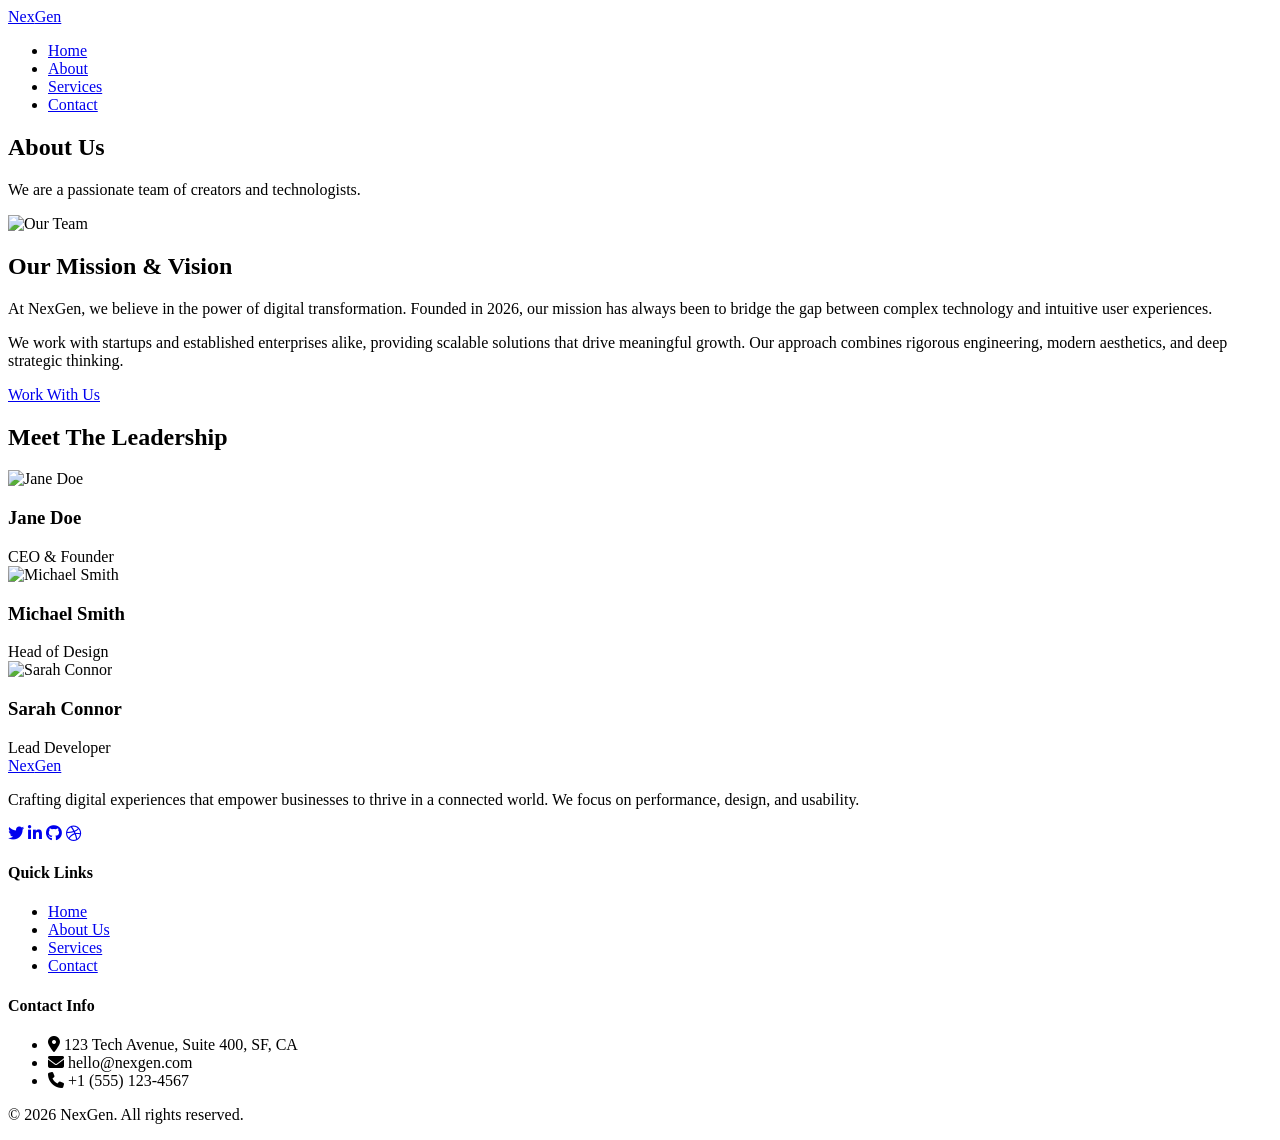
==== about.html @ 86b9ca0a "add about page with company overview and team section" ====
<!DOCTYPE html>
<html lang="en">

<head>
    <meta charset="UTF-8">
    <meta name="viewport" content="width=device-width, initial-scale=1.0">
    <title>NexGen | About</title>
    <!-- Google Fonts -->
    <link rel="preconnect" href="https://fonts.googleapis.com">
    <link rel="preconnect" href="https://fonts.gstatic.com" crossorigin>
    <link href="https://fonts.googleapis.com/css2?family=Inter:wght@300;400;600;700&display=swap" rel="stylesheet">
    <!-- Font Awesome -->
    <link rel="stylesheet" href="https://cdnjs.cloudflare.com/ajax/libs/font-awesome/6.4.0/css/all.min.css">
    <!-- Custom CSS -->
    <link rel="stylesheet" href="css/style.css">
</head>

<body>
    <!-- NAVIGATION -->
    <header>
        <section class="navbar animate-from-left">
            <div class="container nav-container">
                <a href="index.html" class="logo">Nex<span>Gen</span></a>
                <nav class="nav-links">
                    <ul>
                        <li><a href="index.html">Home</a></li>
                        <li><a href="about.html" class="active">About</a></li>
                        <li><a href="services.html">Services</a></li>
                        <li><a href="contact.html">Contact</a></li>
                    </ul>
                    <div class="hamburger">
                        <span class="bar"></span>
                        <span class="bar"></span>
                        <span class="bar"></span>
                    </div>
                </nav>
            </div>
        </section>
    </header>

    <!-- PAGE HEADER -->
    <main>
        <section class="page-header text-center">
            <div class="container">
                <h1>About Us</h1>
                <p>We are a passionate team of creators and technologists.</p>
            </div>
        </section>
        
        <!-- ABOUT CONTENT SECTION -->
         <section class="about-section section animate-from-left">
            <div class="container grid about-grid">
                <div class="about-image">
                <img src="https://images.unsplash.com/photo-1522071820081-009f0129c71c?ixlib=rb-4.0.3&auto=format&fit=crop&w=800&q=80" alt="Our Team">
            </div>
            <div class="about-text">
                <h2>Our Mission & Vision</h2>
                 <p>At NexGen, we believe in the power of digital transformation. Founded in 2026, our mission has always been to bridge the gap between complex technology and intuitive user experiences.</p>
                <p>We work with startups and established enterprises alike, providing scalable solutions that drive meaningful growth. Our approach combines rigorous engineering, modern aesthetics, and deep strategic thinking.</p>
                <a href="contact.html" class="btn btn-primary">Work With Us</a>
            </div>
            </div>
         </section>

         <!-- TEAM SECTION -->
          <section class="team-section section bg-light">
            <div class="container">
                <div class="section-header text-center">
                     <h2>Meet The Leadership</h2>
                    <div class="divider"></div>
                </div>
                <div class="grid team-grid">
                    <!-- TEAM 1 -->
                     <div class="team-card">
                    <img src="https://images.unsplash.com/photo-1560250097-0b93528c311a?ixlib=rb-4.0.3&auto=format&fit=crop&w=400&q=80" alt="Jane Doe">
                    <div class="team-info">
                        <h3>Jane Doe</h3>
                        <span>CEO & Founder</span>
                    </div>
                     </div>
                             <!-- Team Member 2 -->
                <div class="team-card">
                    <img src="https://images.unsplash.com/photo-1573496359142-b8d87734a5a2?ixlib=rb-4.0.3&auto=format&fit=crop&w=400&q=80" alt="Michael Smith">
                    <div class="team-info">
                        <h3>Michael Smith</h3>
                        <span>Head of Design</span>
                    </div>
                </div>
                <!-- Team Member 3 -->
                <div class="team-card">
                    <img src="https://images.unsplash.com/photo-1519085360753-af0119f7cbe7?ixlib=rb-4.0.3&auto=format&fit=crop&w=400&q=80" alt="Sarah Connor">
                    <div class="team-info">
                        <h3>Sarah Connor</h3>
                        <span>Lead Developer</span>
                    </div>
                </div>
                </div>
            </div>
          </section>
    </main>

    <!-- FOOTER SECTION -->
    <footer class="footer">
        <div class="container footer-container grid">
            <div class="footer-col">
                <a href="index.html" class="logo">Nex<span>Gen</span></a>
                <p class="footer-desc">Crafting digital experiences that empower businesses to thrive in a connected
                    world. We focus on performance, design, and usability.</p>
                <div class="social-links">
                    <a href="#"><i class="fa-brands fa-twitter"></i></a>
                    <a href="#"><i class="fa-brands fa-linkedin-in"></i></a>
                    <a href="#"><i class="fa-brands fa-github"></i></a>
                    <a href="#"><i class="fa-brands fa-dribbble"></i></a>
                </div>
            </div>
            <div class="footer-col">
                <h4>Quick Links</h4>
                <ul class="footer-links">
                    <li><a href="index.html">Home</a></li>
                    <li><a href="about.html">About Us</a></li>
                    <li><a href="services.html">Services</a></li>
                    <li><a href="contact.html">Contact</a></li>
                </ul>
            </div>
            <div class="footer-col">
                <h4>Contact Info</h4>
                <ul class="footer-contact">
                    <li><i class="fa-solid fa-location-dot"></i> 123 Tech Avenue, Suite 400, SF, CA</li>
                    <li><i class="fa-solid fa-envelope"></i> hello@nexgen.com</li>
                    <li><i class="fa-solid fa-phone"></i> +1 (555) 123-4567</li>
                </ul>
            </div>
            <div class="footer-bottom text-center">
                <p>&copy; 2026 NexGen. All rights reserved.</p>
            </div>
        </div>
    </footer>
</body>

<script src="js/script.js"></script>
</html>
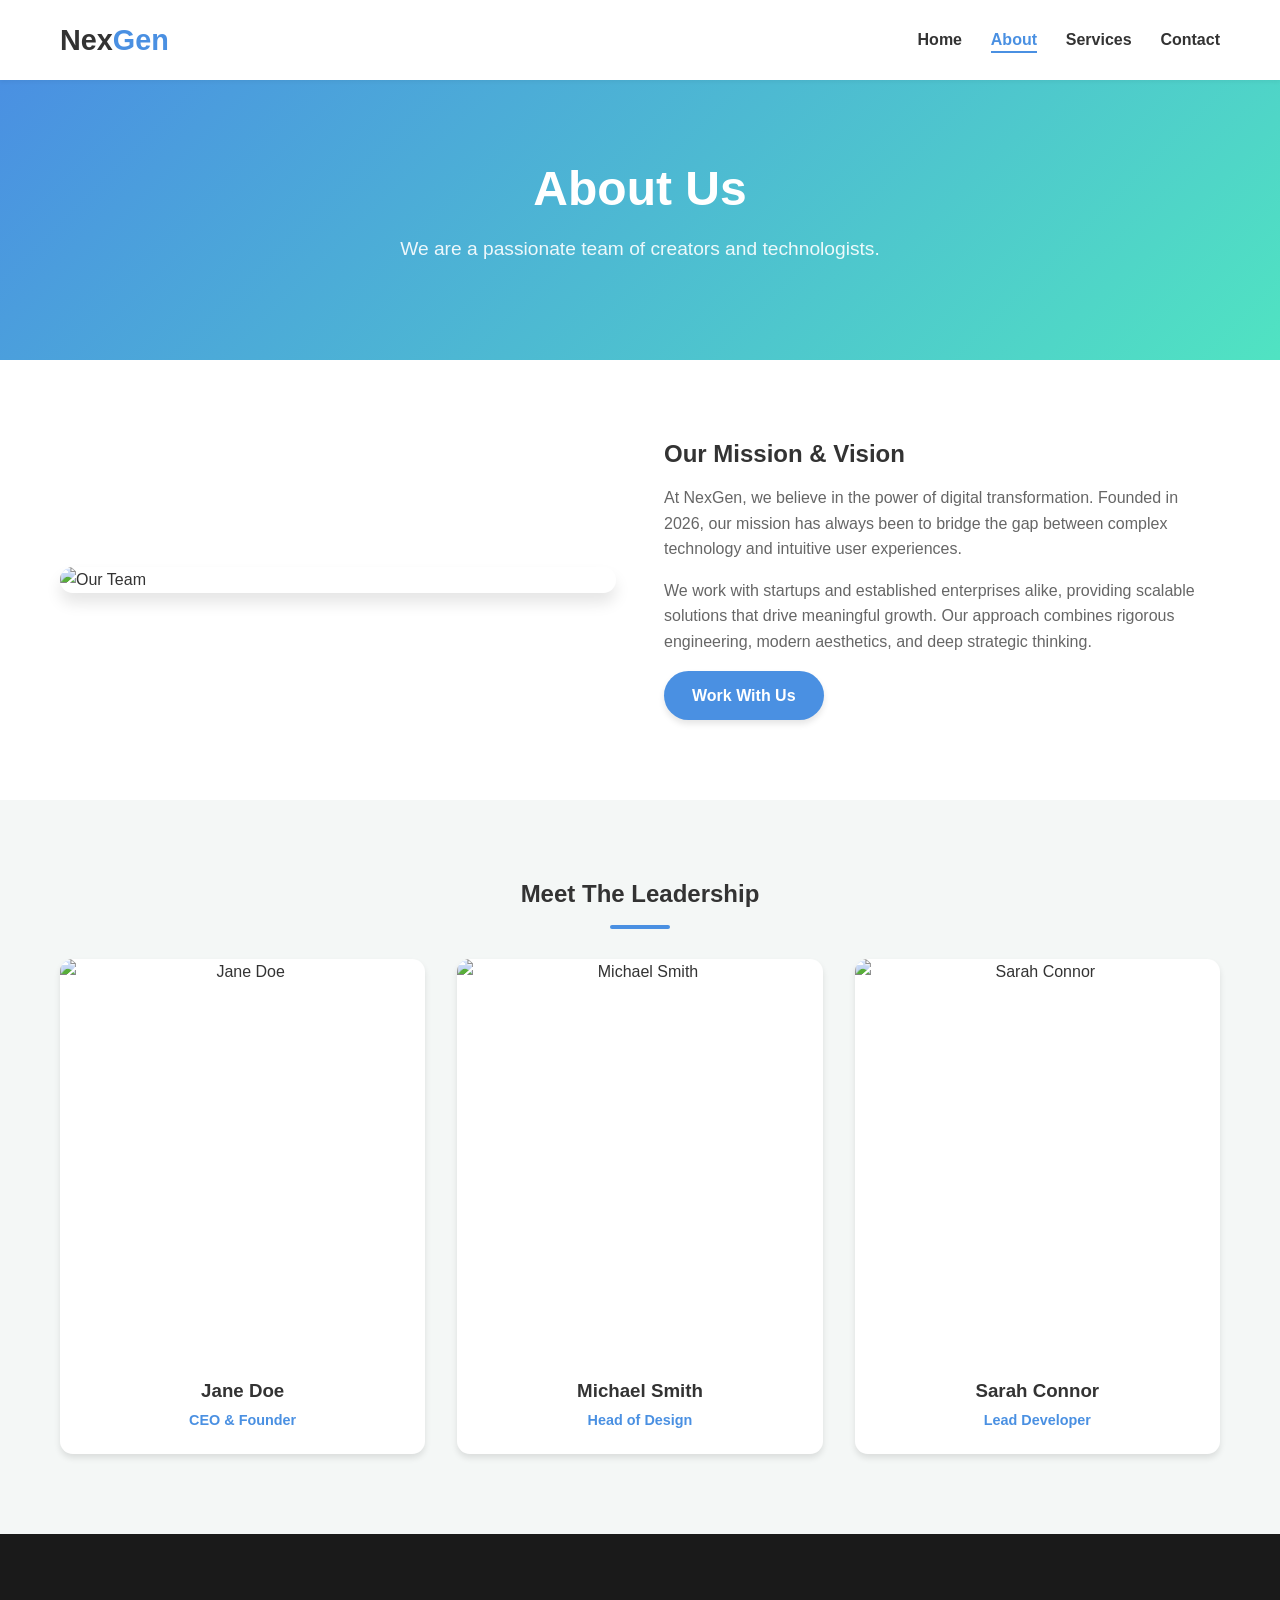
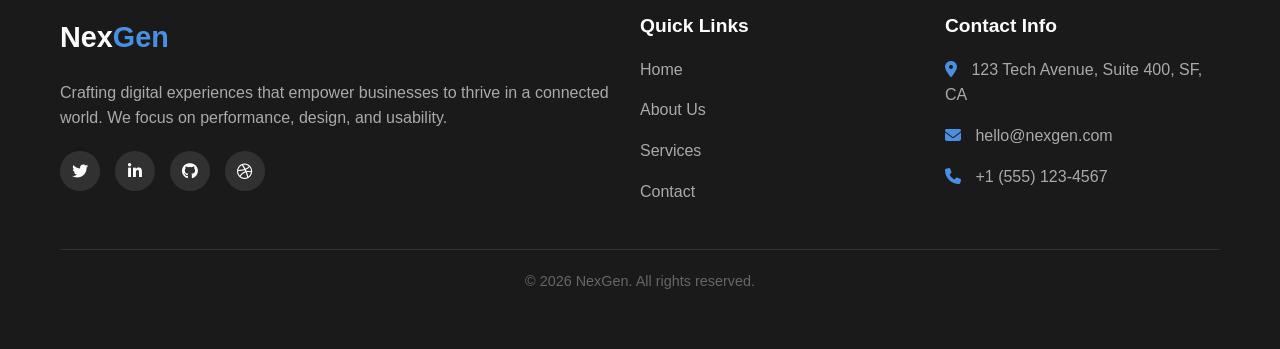
==== commit b31c4f45: "move animation from navbar to hero section for better visual impact" ====
--- a/about.html
+++ b/about.html
@@ -18,7 +18,7 @@
 <body>
     <!-- NAVIGATION -->
     <header>
-        <section class="navbar animate-from-left">
+        <section class="navbar">
             <div class="container nav-container">
                 <a href="index.html" class="logo">Nex<span>Gen</span></a>
                 <nav class="nav-links">
@@ -40,63 +40,70 @@
 
     <!-- PAGE HEADER -->
     <main>
-        <section class="page-header text-center">
+        <section class="page-header text-center animate-from-left">
             <div class="container">
                 <h1>About Us</h1>
                 <p>We are a passionate team of creators and technologists.</p>
             </div>
         </section>
-        
+
         <!-- ABOUT CONTENT SECTION -->
-         <section class="about-section section animate-from-left">
+        <section class="about-section section animate-from-left">
             <div class="container grid about-grid">
                 <div class="about-image">
-                <img src="https://images.unsplash.com/photo-1522071820081-009f0129c71c?ixlib=rb-4.0.3&auto=format&fit=crop&w=800&q=80" alt="Our Team">
+                    <img src="https://images.unsplash.com/photo-1522071820081-009f0129c71c?ixlib=rb-4.0.3&auto=format&fit=crop&w=800&q=80"
+                        alt="Our Team">
+                </div>
+                <div class="about-text">
+                    <h2>Our Mission & Vision</h2>
+                    <p>At NexGen, we believe in the power of digital transformation. Founded in 2026, our mission has
+                        always been to bridge the gap between complex technology and intuitive user experiences.</p>
+                    <p>We work with startups and established enterprises alike, providing scalable solutions that drive
+                        meaningful growth. Our approach combines rigorous engineering, modern aesthetics, and deep
+                        strategic thinking.</p>
+                    <a href="contact.html" class="btn btn-primary">Work With Us</a>
+                </div>
             </div>
-            <div class="about-text">
-                <h2>Our Mission & Vision</h2>
-                 <p>At NexGen, we believe in the power of digital transformation. Founded in 2026, our mission has always been to bridge the gap between complex technology and intuitive user experiences.</p>
-                <p>We work with startups and established enterprises alike, providing scalable solutions that drive meaningful growth. Our approach combines rigorous engineering, modern aesthetics, and deep strategic thinking.</p>
-                <a href="contact.html" class="btn btn-primary">Work With Us</a>
-            </div>
-            </div>
-         </section>
+        </section>
 
-         <!-- TEAM SECTION -->
-          <section class="team-section section bg-light">
+        <!-- TEAM SECTION -->
+        <section class="team-section section bg-light">
             <div class="container">
                 <div class="section-header text-center">
-                     <h2>Meet The Leadership</h2>
+                    <h2>Meet The Leadership</h2>
                     <div class="divider"></div>
                 </div>
                 <div class="grid team-grid">
                     <!-- TEAM 1 -->
-                     <div class="team-card">
-                    <img src="https://images.unsplash.com/photo-1560250097-0b93528c311a?ixlib=rb-4.0.3&auto=format&fit=crop&w=400&q=80" alt="Jane Doe">
-                    <div class="team-info">
-                        <h3>Jane Doe</h3>
-                        <span>CEO & Founder</span>
+                    <div class="team-card">
+                        <img src="https://images.unsplash.com/photo-1560250097-0b93528c311a?ixlib=rb-4.0.3&auto=format&fit=crop&w=400&q=80"
+                            alt="Jane Doe">
+                        <div class="team-info">
+                            <h3>Jane Doe</h3>
+                            <span>CEO & Founder</span>
+                        </div>
                     </div>
-                     </div>
-                             <!-- Team Member 2 -->
-                <div class="team-card">
-                    <img src="https://images.unsplash.com/photo-1573496359142-b8d87734a5a2?ixlib=rb-4.0.3&auto=format&fit=crop&w=400&q=80" alt="Michael Smith">
-                    <div class="team-info">
-                        <h3>Michael Smith</h3>
-                        <span>Head of Design</span>
+                    <!-- Team Member 2 -->
+                    <div class="team-card">
+                        <img src="https://images.unsplash.com/photo-1573496359142-b8d87734a5a2?ixlib=rb-4.0.3&auto=format&fit=crop&w=400&q=80"
+                            alt="Michael Smith">
+                        <div class="team-info">
+                            <h3>Michael Smith</h3>
+                            <span>Head of Design</span>
+                        </div>
+                    </div>
+                    <!-- Team Member 3 -->
+                    <div class="team-card">
+                        <img src="https://images.unsplash.com/photo-1519085360753-af0119f7cbe7?ixlib=rb-4.0.3&auto=format&fit=crop&w=400&q=80"
+                            alt="Sarah Connor">
+                        <div class="team-info">
+                            <h3>Sarah Connor</h3>
+                            <span>Lead Developer</span>
+                        </div>
                     </div>
                 </div>
-                <!-- Team Member 3 -->
-                <div class="team-card">
-                    <img src="https://images.unsplash.com/photo-1519085360753-af0119f7cbe7?ixlib=rb-4.0.3&auto=format&fit=crop&w=400&q=80" alt="Sarah Connor">
-                    <div class="team-info">
-                        <h3>Sarah Connor</h3>
-                        <span>Lead Developer</span>
-                    </div>
-                </div>
-                </div>
             </div>
-          </section>
+        </section>
     </main>
 
     <!-- FOOTER SECTION -->
@@ -138,4 +145,5 @@
 </body>
 
 <script src="js/script.js"></script>
+
 </html>
--- a/css/style.css
+++ b/css/style.css
@@ -0,0 +1,820 @@
+:root {
+    /* Colors */
+    --primary-color: #4A90E2;
+    /* Vibrant Blue */
+    --secondary-color: #50E3C2;
+    /* Teal */
+    --accent-color: #F8E71C;
+    /* Yellow/Gold Accent */
+
+    --bg-color: #FFFFFF;
+    --bg-light: #F4F7F6;
+    --text-color: #333333;
+    --text-light: #666666;
+    --border-color: #E2E8F0;
+
+    /* Typography */
+    --font-primary: 'Inter', sans-serif;
+
+    /* Transitions */
+    --transition: all 0.3s ease-in-out;
+
+    /* Shadows */
+    --shadow-sm: 0 2px 4px rgba(0, 0, 0, 0.05);
+    --shadow-md: 0 4px 6px rgba(0, 0, 0, 0.1);
+    --shadow-lg: 0 10px 15px rgba(0, 0, 0, 0.1);
+    --shadow-hover: 0 20px 25px rgba(0, 0, 0, 0.15);
+}
+
+* {
+    margin: 0;
+    padding: 0;
+    box-sizing: border-box;
+}
+
+html {
+    scroll-behavior: smooth;
+    overflow-x: hidden;
+}
+
+body {
+    font-family: var(--font-primary);
+    color: var(--text-color);
+    background-color: var(--bg-color);
+    line-height: 1.6;
+    overflow-x: hidden;
+    width: 100%;
+}
+
+ul {
+    list-style: none;
+}
+
+a {
+    text-decoration: none;
+    color: inherit;
+    transition: var(--transition);
+}
+
+img {
+    max-width: 100%;
+    height: auto;
+    display: block;
+}
+
+/* TYPOGRAPHY & UTILITIES */
+h1,
+h2,
+h3,
+h4,
+h5,
+h6 {
+    font-weight: 700;
+    line-height: 1.2;
+    margin-bottom: 1rem;
+    color: var(--text-color);
+}
+
+p {
+    margin-bottom: 1rem;
+    color: var(--text-light);
+}
+
+.container {
+    width: 100%;
+    max-width: 1200px;
+    margin: 0 auto;
+    padding: 0 20px;
+}
+
+.section {
+    padding: 80px 0;
+}
+
+.bg-light {
+    background-color: var(--bg-light);
+}
+
+.text-center {
+    text-align: center;
+}
+
+.text-white {
+    color: #fff;
+}
+
+.text-white h2,
+.text-white p {
+    color: #fff;
+}
+
+.divider {
+    width: 60px;
+    height: 4px;
+    background-color: var(--primary-color);
+    margin: 15px auto 30px;
+    border-radius: 2px;
+}
+
+.grid {
+    display: grid;
+    gap: 30px;
+}
+
+.grid-2 {
+    display: grid;
+    grid-template-columns: repeat(2, 1fr);
+    gap: 30px;
+}
+
+/* Buttons */
+.btn {
+    display: inline-block;
+    padding: 12px 28px;
+    border-radius: 30px;
+    font-weight: 600;
+    cursor: pointer;
+    border: none;
+    outline: none;
+    text-align: center;
+}
+
+.btn-primary {
+    background-color: var(--primary-color);
+    color: #fff;
+    box-shadow: var(--shadow-md);
+}
+
+.btn-primary:hover {
+    background-color: #357ABD;
+    transform: translateY(-2px);
+    box-shadow: var(--shadow-lg);
+}
+
+.btn-secondary {
+    background-color: transparent;
+    color: var(--primary-color);
+    border: 2px solid var(--primary-color);
+}
+
+.btn-secondary:hover {
+    background-color: var(--primary-color);
+    color: #fff;
+}
+
+/* NAVBAR */
+.navbar {
+    position: sticky;
+    top: 0;
+    box-shadow: var(--shadow-sm);
+    z-index: 1000;
+    background-color: #fff;
+}
+
+.nav-container {
+    display: flex;
+    justify-content: space-between;
+    align-items: center;
+    height: 80px;
+}
+
+.logo {
+    font-size: 1.8rem;
+    font-weight: 700;
+    color: #333;
+}
+
+.logo span {
+    color: var(--primary-color);
+}
+
+.nav-links ul {
+    display: flex;
+    gap: 1.8rem;
+}
+
+.nav-links a {
+    font-weight: 600;
+    font-size: 1rem;
+    position: relative;
+    padding-bottom: 5px;
+}
+
+.nav-links a:hover,
+.nav-links a.active {
+    color: var(--primary-color);
+}
+
+.nav-links a::after,
+.nav-links a.active::after {
+    content: '';
+    position: absolute;
+    left: 0;
+    bottom: 0;
+    width: 0;
+    height: 2px;
+    background-color: var(--primary-color);
+    color: #333;
+    transition: var(--transition);
+}
+
+.nav-links a:hover::after,
+.nav-links a.active::after {
+    width: 100%;
+}
+
+/* Hamburger Menu */
+.hamburger {
+    display: none;
+}
+
+.hamburger .bar {
+    display: block;
+    width: 25px;
+    height: 3px;
+    margin: 5px auto;
+    transition: var(--transition);
+    background-color: var(--text-color);
+}
+
+/* HERO SECTION */
+
+.hero {
+    padding: 100px 0;
+    position: relative;
+    overflow: hidden;
+    background: linear-gradient(135deg, var(--bg-light) 0%, #E6F0FA 100%);
+}
+
+.hero-container {
+    display: flex;
+    align-items: center;
+    justify-content: space-between;
+    gap: 50px;
+}
+
+.hero-content {
+    flex: 1;
+}
+
+.hero-title {
+    font-size: 3.5rem;
+    margin-bottom: 1.3rem;
+}
+
+.hero-title span {
+    color: var(--primary-color);
+    background: -webkit-linear-gradient(135deg, var(--primary-color), var(--secondary-color));
+    background-clip: text;
+    -webkit-text-fill-color: transparent;
+}
+
+.hero-subtitle {
+    font-size: 1.2rem;
+    margin-bottom: 2rem;
+}
+
+.hero-buttons {
+    display: flex;
+    gap: 1rem;
+}
+
+.hero-image {
+    flex: 1;
+    position: relative;
+}
+
+.hero-image img {
+    border-radius: 12px;
+    box-shadow: var(--shadow-hover);
+    animation: float 6s ease-in-out infinite;
+}
+
+@keyframes float {
+    0% {
+        transform: translateY(0px);
+    }
+
+    50% {
+        transform: translateY(-20px);
+    }
+
+    100% {
+        transform: translateY(0px);
+    }
+}
+
+/* FEATURE SECTION  */
+.feature-grid {
+    grid-template-columns: repeat(auto-fit, minmax(300px, 1fr));
+    margin-top: 50px;
+}
+
+.feature-card {
+    background-color: #fff;
+    border-radius: 0.8rem;
+    padding: 2.5rem 1.8rem;
+    text-align: center;
+    box-shadow: var(--shadow-md);
+    transition: var(--transition);
+    border: 1px solid var(--border-color);
+}
+
+.feature-card:hover {
+    transform: translateY(-10px);
+    box-shadow: var(--shadow-hover);
+    border-color: var(--primary-color);
+}
+
+.feature-icon {
+    font-size: 2.5rem;
+    color: var(--primary-color);
+    margin-bottom: 1.2rem;
+}
+
+/* BLOG / INSIGHTS */
+.blog-grid {
+    grid-template-columns: 1fr 1fr;
+    gap: 2rem;
+    margin-top: 50px;
+}
+
+.blog-card {
+    background-color: #fff;
+    border-radius: 0.8rem;
+    overflow: hidden;
+    box-shadow: var(--shadow-md);
+    transition: var(--transition);
+}
+
+.blog-card:hover {
+    transform: translateY(-5px);
+    box-shadow: var(--shadow-hover);
+}
+
+.blog-image {
+    width: 100%;
+    height: 250px;
+    overflow: hidden;
+}
+
+.blog-image img {
+    width: 100%;
+    height: 100%;
+    object-fit: cover;
+    transition: transform 0.5s ease;
+}
+
+.blog-card:hover .blog-image img {
+    transform: scale(1.05);
+}
+
+.blog-content {
+    padding: 1.9rem;
+}
+
+.blog-category {
+    font-size: 0.85rem;
+    font-weight: 700;
+    color: var(--primary-color);
+    text-transform: uppercase;
+    letter-spacing: 1px;
+}
+
+.blog-title {
+    font-size: 1.4rem;
+    margin: 10px 0;
+}
+
+.blog-title:hover {
+    color: var(--primary-color);
+}
+
+.blog-meta {
+    display: flex;
+    justify-content: space-between;
+    text-align: center;
+    margin: 1.3rem;
+    font-size: 0.9rem;
+    color: #999
+}
+
+.read-more {
+    color: var(--primary-color);
+    font-weight: 600;
+}
+
+.read-more i {
+    margin-left: 5px;
+    transition: var(--transition);
+}
+
+.read-more:hover i {
+    transform: translateX(5px);
+
+}
+
+/* ABOUT & TEAM PAGE */
+.page-header {
+    background: linear-gradient(135deg, var(--primary-color), var(--secondary-color));
+    color: #fff;
+    padding: 80px 0;
+}
+
+.page-header h1 {
+    color: #fff;
+    font-size: 3rem;
+}
+
+.page-header p {
+    color: rgba(255, 255, 255, 0.9);
+    font-size: 1.2rem;
+}
+
+.about-grid {
+    grid-template-columns: 1fr 1fr;
+    align-items: center;
+    gap: 3rem;
+}
+
+.about-image img {
+    border-radius: 0.8rem;
+    box-shadow: var(--shadow-lg);
+}
+
+.team-grid {
+    grid-template-columns: repeat(auto-fit, minmax(300px, 1fr));
+    gap: 2rem;
+}
+
+.team-card {
+    background-color: #fff;
+    border-radius: 0.8rem;
+    text-align: center;
+    box-shadow: var(--shadow-md);
+    transition: var(--transition);
+    overflow: hidden;
+}
+
+.team-card:hover {
+    transform: translateY(-10px);
+    box-shadow: var(--shadow-hover);
+}
+
+.team-card img {
+    width: 100%;
+    height: 400px;
+    object-fit: cover;
+}
+
+.team-info {
+    padding: 1.3rem;
+}
+
+.team-info h3 {
+    margin-bottom: 5px;
+}
+
+.team-info span {
+    color: var(--primary-color);
+    font-size: 0.9rem;
+    font-weight: 600;
+}
+
+/* SERVICES SECTION */
+.services-grid-expanded {
+    grid-template-columns: repeat(2, 1fr);
+    gap: 3rem;
+}
+
+.service-card {
+    background-color: #fff;
+    padding: 40px;
+    border: 1px solid var(--border-color);
+    box-shadow: var(--shadow-md);
+    border-radius: 0.8rem;
+    overflow: hidden;
+    transition: var(--transition);
+}
+
+.service-card:hover {
+    border: 1px solid var(--primary-color);
+    box-shadow: var(--shadow-hover);
+}
+
+.service-card .icon-wrapper {
+    width: 60px;
+    height: 60px;
+    background-color: rgba(74, 144, 226, 0.1);
+    font-size: 1.5rem;
+    border-radius: 50%;
+    display: flex;
+    align-items: center;
+    justify-content: center;
+    color: var(--primary-color);
+    margin-bottom: 20px;
+}
+
+.service-features {
+    padding: 20px;
+}
+
+.service-features li {
+    margin-bottom: 10px;
+    display: flex;
+    align-items: center;
+    gap: 10px;
+}
+
+.service-features li i {
+    color: var(--secondary-color);
+}
+
+/* CTA SECTION */
+.cta-section {
+    background-color: var(--primary-color);
+    padding: 80px 0;
+}
+
+.cta-section .btn {
+    background-color: #fff;
+    color: var(--primary-color);
+    margin-top: 20px;
+}
+
+/* CONTACT SECTION */
+.contact-wrapper {
+    grid-template-columns: 1fr 2fr;
+    gap: 50px;
+}
+
+.contact-info {
+    background-color: var(--bg-light);
+    padding: 40px;
+    border-radius: 0.8rem;
+}
+
+.info-item {
+    display: flex;
+    margin-top: 30px;
+    gap: 15px;
+}
+
+.info-item i {
+    font-size: 1.5rem;
+    color: var(--primary-color);
+    margin-top: 5px;
+}
+
+.info-item h4 {
+    margin-bottom: 5px;
+}
+
+.contact-form {
+    background-color: #fff;
+    padding: 40px;
+    border-radius: 0.8rem;
+    box-shadow: var(--shadow-md);
+}
+
+.form-group {
+    margin-bottom: 20px;
+}
+
+.input-field label {
+    display: block;
+    margin-bottom: 8px;
+    font-weight: 600;
+}
+
+.input-field input,
+.input-field textarea {
+    width: 100%;
+    padding: 12px 15px;
+    border: 1px solid var(--border-color);
+    border-radius: 0.8rem;
+    font-family: inherit;
+    font-size: 1rem;
+    transition: var(--transition);
+}
+
+.input-field input:focus,
+.input-field textarea:focus {
+    outline: none;
+    border-color: var(--primary-color);
+    box-shadow: 0 0 0 3px rgba(74, 144, 226, 0.1);
+}
+
+.submit-btn {
+    width: 100%;
+    font-size: 1.1rem;
+}
+
+/* NEWSLETTER SETION */
+.newsletter-section {
+    background: linear-gradient(135deg, var(--primary-color), #2C3E50);
+}
+
+.newsletter-form {
+    display: flex;
+    justify-content: center;
+    max-width: 500px;
+    margin: 30px auto 10px;
+    gap: 10px;
+}
+
+.newsletter-form input {
+    padding: 0.9rem 2.4rem;
+    font-size: 1rem;
+    border-radius: 1.8rem;
+    border: none;
+    width: 100%;
+}
+
+.footer {
+    background-color: #1A1A1A;
+    color: #fff;
+    padding: 80px 0 20px;
+}
+
+.footer-container {
+    grid-template-columns: 2fr 1fr 1fr;
+    margin-bottom: 20px;
+}
+
+.footer .logo {
+    color: #fff;
+}
+
+.footer-desc {
+    color: #aaa;
+    margin: 20px 0;
+}
+
+.social-links {
+    display: flex;
+    gap: 15px;
+}
+
+.social-links a {
+    width: 40px;
+    height: 40px;
+    background: rgba(255, 255, 255, 0.1);
+    display: flex;
+    align-items: center;
+    justify-content: center;
+    border-radius: 50%;
+    transition: var(--transition);
+}
+
+.social-links a:hover {
+    background-color: var(--primary-color);
+    transform: translateY(-2px);
+}
+
+.footer h4 {
+    color: #fff;
+    margin-bottom: 20px;
+    font-size: 1.2rem;
+}
+
+.footer-links li,
+.footer-contact li {
+    margin-bottom: 15px;
+    color: #aaa;
+
+}
+
+.footer-links a:hover {
+    color: var(--primary-color);
+    padding-left: 5px;
+}
+
+.footer-contact i {
+    color: var(--primary-color);
+    margin-right: 10px;
+}
+
+.footer-bottom {
+    grid-column: 1 / -1;
+    width: 100%;
+    border-top: 1px solid rgba(255, 255, 255, 0.1);
+    padding-top: 20px;
+    font-size: 0.9rem;
+    color: #777;
+}
+
+
+/* ANIMATION UTILITIES */
+.animate-from-left {
+    transform: translateX(-100px);
+    opacity: 0;
+    transition: all 0.8s ease-out;
+}
+
+.animate-from-left.show {
+    transform: translateX(0);
+    opacity: 1;
+}
+
+/* Media Query for Tablet */
+@media (max-width: 900px) {
+    .hero-container {
+        flex-direction: column;
+        text-align: center;
+    }
+
+    .hero-buttons {
+        justify-content: center;
+    }
+
+    .feature-grid,
+    .team-grid {
+        grid-template-columns: repeat(2, 1fr);
+    }
+
+    .feature-grid> :last-child:nth-child(odd),
+    .team-grid> :last-child:nth-child(odd) {
+        grid-column: 1 / -1;
+        max-width: 340px;
+        margin: 0 auto;
+    }
+
+    .about-grid,
+    .contact-wrapper {
+        grid-template-columns: 1fr;
+    }
+
+    .footer-container{
+        grid-template-columns: 1fr 1fr;
+    }
+    
+}
+
+/* Media Qyery for Mobile  */
+@media (max-width:768px) {
+    .hamburger {
+        display: block;
+        cursor: pointer;
+    }
+
+    .nav-links ul {
+        position: fixed;
+        left: -100%;
+        top: 80px;
+        flex-direction: column;
+        background-color: #fff;
+        width: 100%;
+        text-align: center;
+        transition: 0.5s ease;
+        box-shadow: var(--shadow-md);
+        padding: 30px 0;
+        gap: 20px;
+
+    }
+    .nav-links.active ul {
+      left: 0;
+}
+.hamburger.active .bar:nth-child(2){
+    opacity: 0;
+}
+.hamburger.active .bar:nth-child(1){
+    transform: translateY(8px) rotate(45deg);
+}
+.hamburger.active .bar:nth-child(3){
+    transform: translateY(-8px) rotate(-45deg);
+}
+.hero-title{
+    font-size: 2.5rem;
+}
+.hero-subtitle{
+    font-size: 1rem;
+}
+.hero-buttons{
+    flex-direction: column;
+    align-items: center;
+    gap: 1.2rem;
+}
+.feature-grid,
+.blog-grid,
+.team-grid,
+.services-grid-expanded{
+    grid-template-columns: 1fr;
+}
+.grid-2{
+    grid-template-columns: 1fr;
+}
+.footer-container{
+    grid-template-columns: 1fr;
+    text-align: center;
+}
+.social-links{
+    justify-content: center;
+}
+.newsletter-form{
+    flex-direction: column;
+}
+.newsletter-form .btn{
+    width: 100%;
+}
+}
